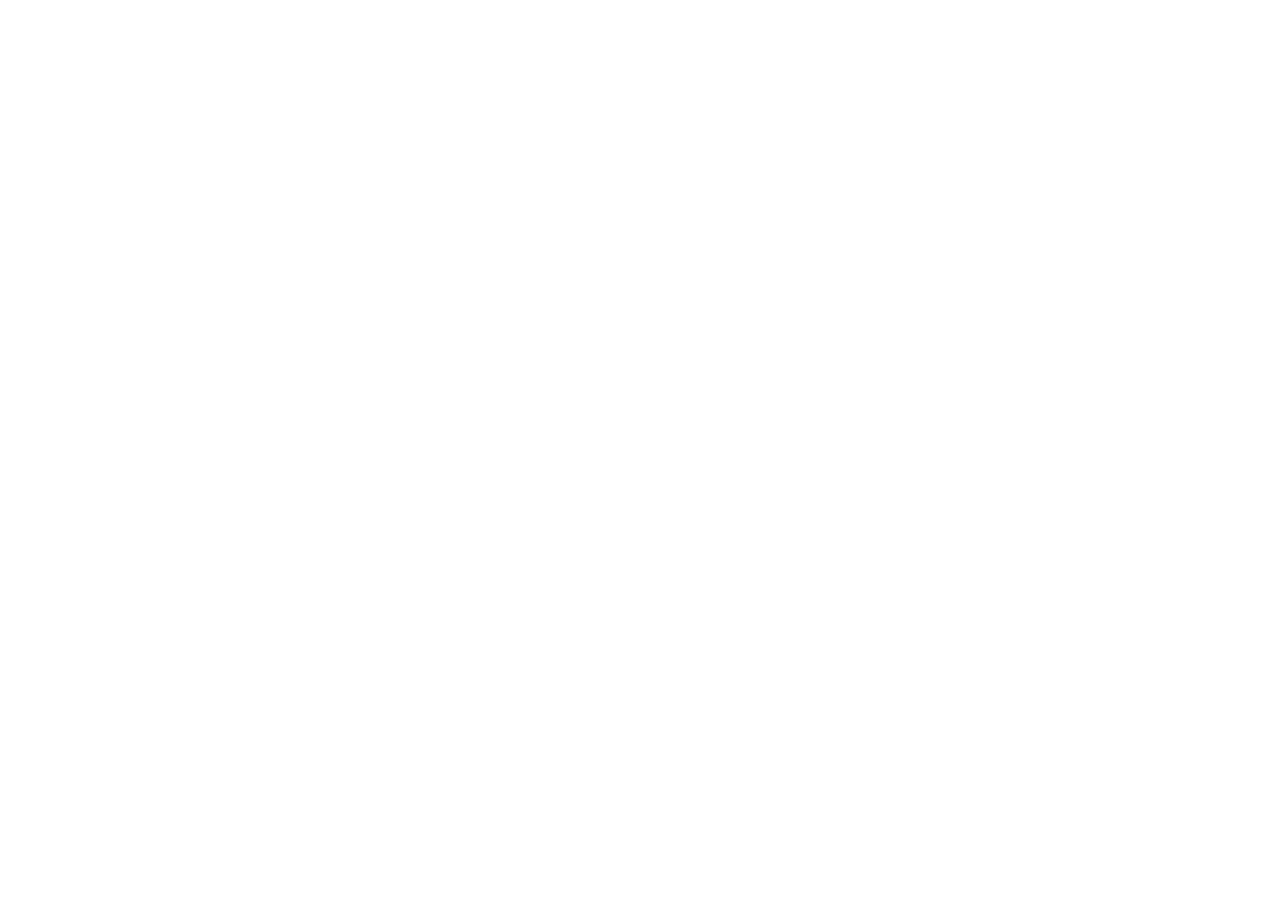
==== index.html @ a77d4996 "Organização inicial" ====
<!DOCTYPE html>
<html lang="pt-br">
<head>
    <meta charset="UTF-8">
    <meta http-equiv="X-UA-Compatible" content="IE=edge">
    <meta name="viewport" content="width=device-width, initial-scale=1.0">
    <title>Shop | On the rocks</title>

    <link rel="stylesheet" href="./css/reset.css">
    <link rel="stylesheet" href="./assets/css/styles.css">
</head>
<body>
    
    <script src="./assets/main.js"></script>
</body>
</html>
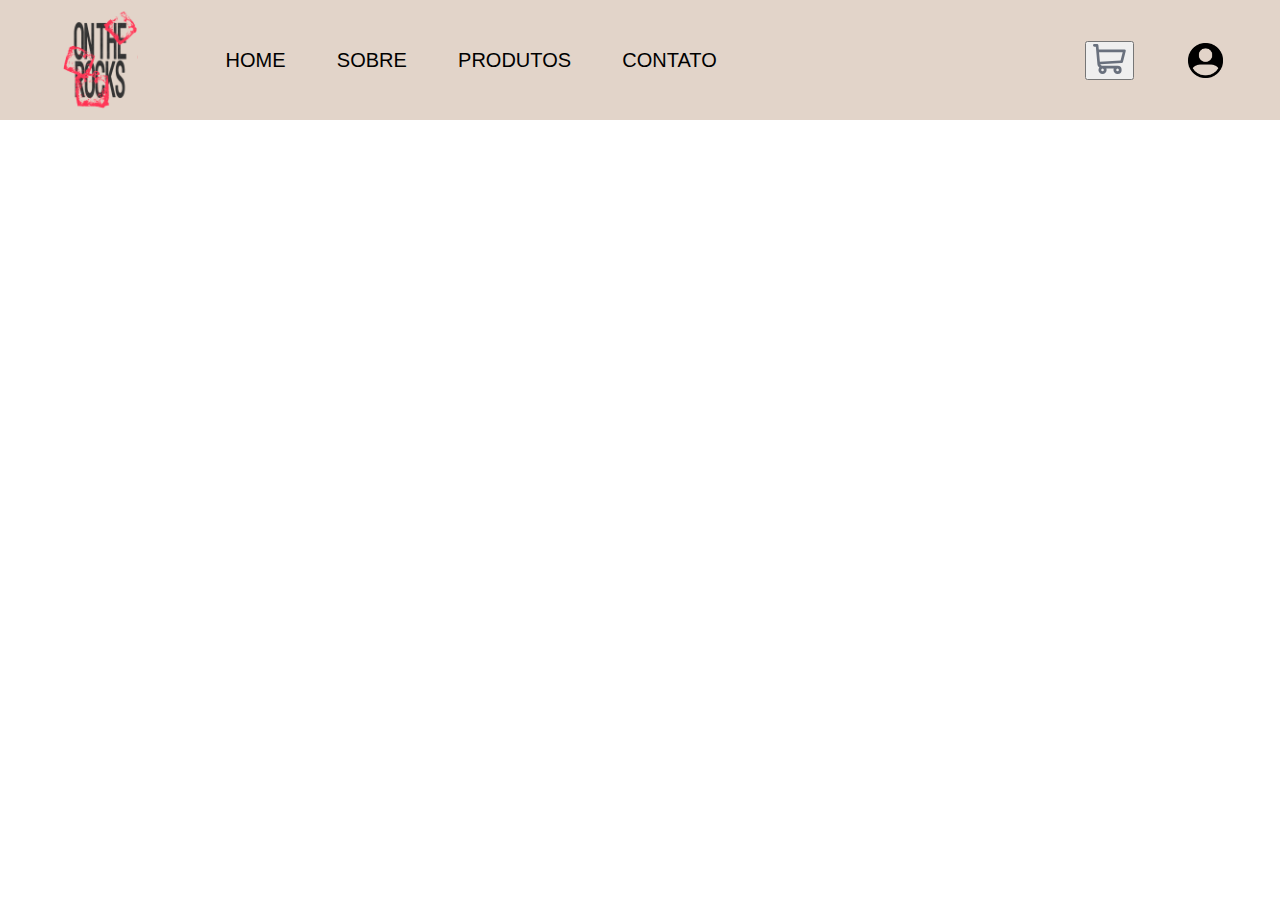
==== commit 1d49b530: "Criação e estilização do cabeçalho" ====
--- a/index.html
+++ b/index.html
@@ -4,12 +4,45 @@
     <meta charset="UTF-8">
     <meta http-equiv="X-UA-Compatible" content="IE=edge">
     <meta name="viewport" content="width=device-width, initial-scale=1.0">
-    <title>Shop | On the rocks</title>
+    <title>On the rocks | Produtos</title>
 
     <link rel="stylesheet" href="./css/reset.css">
-    <link rel="stylesheet" href="./assets/css/styles.css">
+    <link rel="stylesheet" href="./assets/css/header.css">
 </head>
 <body>
+    <header class="container">
+        <nav>
+            <div class="cabecalho">
+                <div class="cabecalho__esquerda">
+                    <img src="./assets/img/icon-menu.svg" alt="Menu" class="hidden">
+                    <img src="./assets/img/logo2.png" alt="Logo" class="cabecalho__esquerda-logo">
+                    <div></div>
+                    <ul class="cabecalho__esquerda-menu">
+                        <img src="./assets/img/icon-close.svg" alt="Fechar" class="hidden"></img>
+                        <li><a class="cabecalho__esquerda-menu-link" href="#">Home</a></li>
+                        <li><a class="cabecalho__esquerda-menu-link" href="#">Sobre</a></li>
+                        <li><a class="cabecalho__esquerda-menu-link" href="index.html">Produtos</a></li>
+                        <li><a class="cabecalho__esquerda-menu-link" href="#">Contato</a></li>
+                    </ul>
+                </div>
+                <div class="cabecalho__direita">
+                    <button>
+                        <span></span>
+                        <img src="./assets/img/icon-cart.svg" alt="Carrinho de compras" class="cabecalho__direita-carrinho">
+                    </button>
+                    <div class="invisible">
+                        <p></p>
+                        <div></div>
+                        <div>
+                            <p>O seu carrinho está vazio</p>
+                        </div>
+                    </div>
+                    <img src="./assets/img/avatar.png" alt="Avatar" class="avatar">
+                </div>
+            
+            </div>
+        </nav>
+    </header>
     
     <script src="./assets/main.js"></script>
 </body>
--- a/assets/css/header.css
+++ b/assets/css/header.css
@@ -0,0 +1,89 @@
+@import url(//db.onlinewebfonts.com/c/e0db35280138f3ae56600b987bf84aac?family=Fabrikat+Mono);
+
+:root {
+    --Bege: #e2d4c9;
+    --Rosa: #f23858;
+    --Azul: #74cffc;
+}
+
+* {
+    font-family: "Fabrikat Mono", sans-serif;
+    box-sizing: border-box;
+}
+
+body {
+    display: flex;
+    flex-direction: column;
+    align-items: center;
+    margin-top: 0;
+
+}
+
+.hidden {
+    display: none;
+}
+
+.invisible {
+    display: none;
+}
+
+.container {
+    display: flex;
+    height: 120px;
+    background-color: var(--Bege);
+    width: 100vw;
+}
+
+.cabecalho {
+    display: flex;
+    align-items: center;
+    justify-content: space-between;
+    width: 100vw;
+}
+
+.cabecalho__esquerda{
+    display: flex;
+    align-items: center;
+    justify-content: flex-start;
+    width: 65%;
+
+
+}
+.cabecalho__esquerda-logo {
+    height: 120px;
+    width: 120px;
+    margin-left: 40px;
+}
+
+.cabecalho__esquerda-menu {
+    list-style-type: none;
+    display: flex;
+    align-items: center;
+    justify-content: space-around;
+    width: 70%;
+    font-size: 20px;
+
+}
+.cabecalho__esquerda-menu-link {
+    text-decoration: none;
+    text-transform: uppercase;
+    color: inherit;
+}
+
+.cabecalho__direita {
+    display: flex;
+    align-items: center;
+    justify-content: space-around;
+    height: 100%;
+    width: 15%;
+    margin-right: 30px;
+    
+}
+
+.cabecalho__direita-carrinho {
+    height: 30px;
+
+}
+.avatar {
+    height: 35px;
+}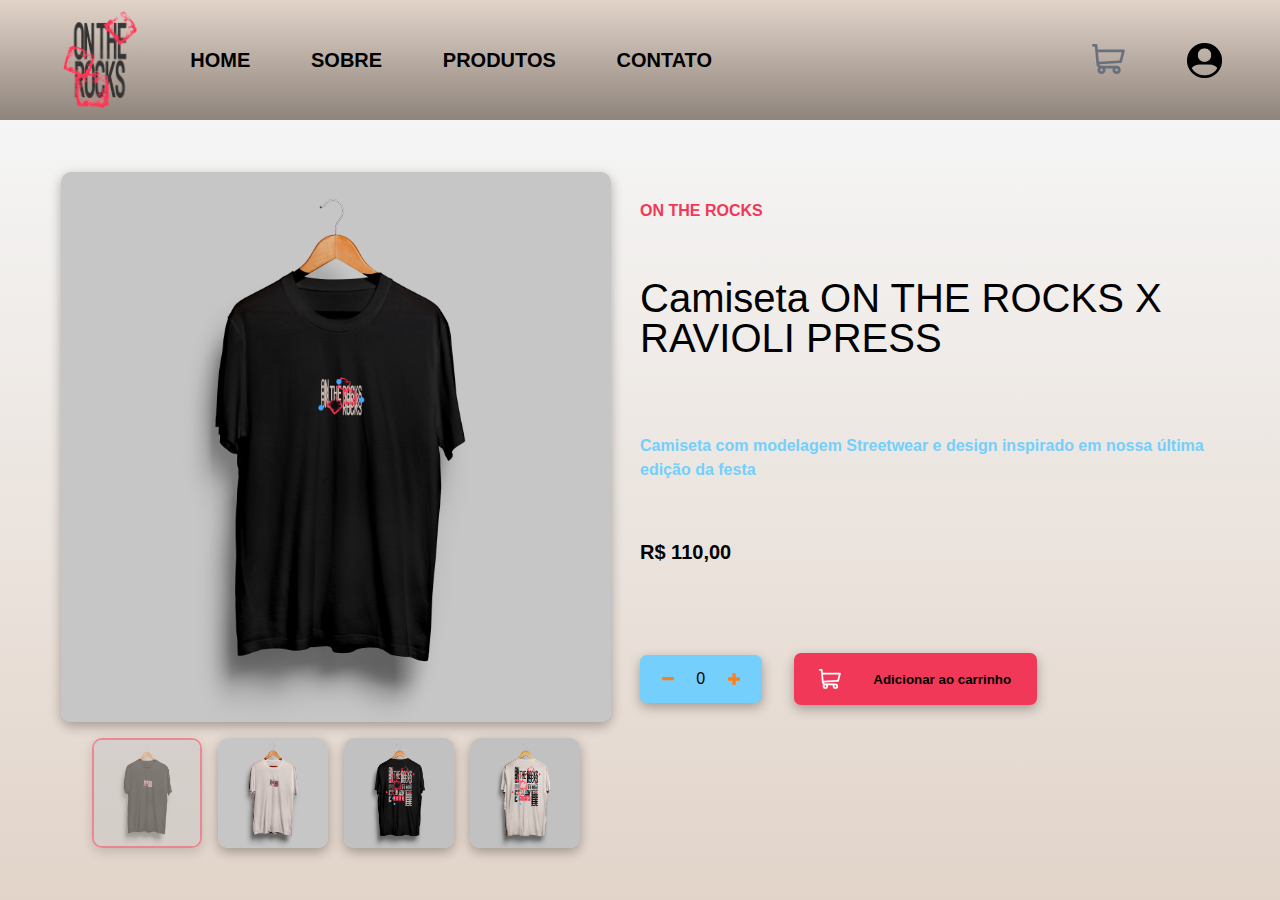
==== commit 1f412b8a: "Criação e estilização do main da página" ====
--- a/index.html
+++ b/index.html
@@ -6,7 +6,8 @@
     <meta name="viewport" content="width=device-width, initial-scale=1.0">
     <title>On the rocks | Produtos</title>
 
-    <link rel="stylesheet" href="./css/reset.css">
+    <link rel="stylesheet" href="./assets/css/reset.css">
+    <link rel="stylesheet" href="./assets/css/main.css">
     <link rel="stylesheet" href="./assets/css/header.css">
 </head>
 <body>
@@ -26,7 +27,7 @@
                     </ul>
                 </div>
                 <div class="cabecalho__direita">
-                    <button>
+                    <button class="cabecalho__direita-botao">
                         <span></span>
                         <img src="./assets/img/icon-cart.svg" alt="Carrinho de compras" class="cabecalho__direita-carrinho">
                     </button>
@@ -37,12 +38,52 @@
                             <p>O seu carrinho está vazio</p>
                         </div>
                     </div>
-                    <img src="./assets/img/avatar.png" alt="Avatar" class="avatar">
+                    <img src="./assets/img/avatar.png" alt="Avatar" class="avatar" onclick="mostraAlerta()">
                 </div>
             
             </div>
         </nav>
     </header>
+    <main>
+        <section class="imagens">
+            <img src="./assets/img/camiseta-1.jpg" alt="Camiseta" class="imagens__principal">
+            <div class="hidden">
+                <img src="./assets/img/camiseta-1.jpg" alt="Camiseta">
+                <button id="proxima"><img src="./assets/img/icon-next.svg" alt="Próxima"></button>
+                <button id="anterior"><img src="./assets/img/icon-previous.svg" alt="Anterior"></button>
+            </div>
+            <div class="imagens__preview">
+                <img src="./assets/img/camiseta-1.jpg" alt="Camiseta" class="imagens__secundaria selecionada">
+                <img src="./assets/img/camiseta-2.jpg" alt="Camiseta" class="imagens__secundaria">
+                <img src="./assets/img/camiseta-3.jpg" alt="Camiseta" class="imagens__secundaria">
+                <img src="./assets/img/camiseta-4.jpg" alt="Camiseta" class="imagens__secundaria">
+            </div>
+        </section>
+        <section class="conteudo">
+            <p class="conteudo__empresa">ON THE ROCKS</p>
+            <h1 class="conteudo__titulo">Camiseta ON THE ROCKS X RAVIOLI PRESS</h1>
+            <p class="conteudo__texto">Camiseta com modelagem Streetwear e design inspirado em nossa última edição da festa</p>
+        <div class="preco">
+            <p>R$ 110,00</p>
+       </div>
+        <div class="botoes">
+            <div class="botoes__quantidade">
+                <button>
+                    <img src="./assets/img/icon-minus.svg" alt="Menos">
+                </button>
+                <p>0</p>
+                <button>
+                    <img src="./assets/img/icon-plus.svg" alt="Mais">
+                </button>
+            </div>
+            <button class="botoes__adicionar">
+                <img src="./assets/img/icon-cart.svg" alt="Carrinho">
+                Adicionar ao carrinho
+            </button>
+
+        </div>
+        </section>
+    </main>
     
     <script src="./assets/main.js"></script>
 </body>
--- a/assets/css/main.css
+++ b/assets/css/main.css
@@ -0,0 +1,156 @@
+@import url(//db.onlinewebfonts.com/c/e0db35280138f3ae56600b987bf84aac?family=Fabrikat+Mono);
+
+:root {
+    --Bege: #e2d4c9;
+    --Rosa: #f23858;
+    --Azul: #74cffc;
+}
+
+* {
+    font-family: "Fabrikat Mono", sans-serif;
+    box-sizing: border-box;
+}
+
+main {
+    display: flex;
+    height: calc(100vh - 120px);
+    width: 100vw;
+    align-items: center;
+    justify-content: space-around;
+    margin-inline: 2rem;
+    background: linear-gradient(to bottom, #f5f5f5, var(--Bege))
+}
+
+.imagens{
+    width: 50%;
+    margin-left: 2rem;
+    display: flex;
+    flex-direction: column;
+    align-items: center;
+}
+
+.imagens__principal{
+    width: 550px;
+    height: 550px;
+    border-radius: 10px;
+    cursor: pointer;
+    box-shadow: rgba(0, 0, 0, 0.3) 0px 4px 12px;
+}
+
+.selecionada {
+    border: 2px solid var(--Rosa);
+    opacity: 50%;
+}
+
+.imagens__preview{
+    display: flex;
+    align-items: center;
+    justify-content: center;
+    gap: 1rem;
+    margin-top: 1rem;
+
+}
+
+.imagens__secundaria{
+    width: 110px;
+    height: 110px;
+    border-radius: 10px;
+    box-shadow: rgba(0, 0, 0, 0.3) 0px 4px 12px;
+}
+
+.imagens__secundaria:hover{
+    opacity: 60%;
+
+}
+
+.conteudo{
+    display: flex;
+    flex-direction: column;
+    justify-content: space-around;
+    width: 50%;
+    height: 70%;
+    margin-right: 2rem;
+    margin-bottom: 7rem;
+    
+}
+
+.conteudo__empresa {
+    color: var(--Rosa);
+    text-transform: uppercase;
+    font-weight: 700;
+    margin-bottom: 1rem;
+}
+
+.conteudo__titulo{
+    font-size: 2.5rem;
+    margin-bottom: 2rem;
+}
+
+.conteudo__texto{
+    color: var(--Azul);
+    line-height: 1.5;
+    margin-bottom: 1rem;
+    font-weight: 700;
+}
+
+.preco {
+    margin-bottom: 1rem;
+    font-weight: 700;
+    font-size: 20px;
+}
+
+.botoes {
+    display: flex;
+    align-items: center;
+    width: 100%;
+    margin-top: 2rem;
+    gap: 1rem;
+
+}
+
+.botoes__quantidade{
+    background-color: var(--Azul);
+    display: flex;
+    align-items: center;
+    padding: 1rem;
+    width: 20%;
+    border-radius: 7px;
+    justify-content: space-between;
+    box-shadow: rgba(0, 0, 0, 0.3) 0px 4px 12px;
+}
+
+.botoes__quantidade button {
+    background-color: transparent;
+    border: none;
+    display: flex;
+    align-items: center;
+    justify-content: center;
+    cursor: pointer;
+}
+
+.botoes__adicionar {
+    cursor: pointer;
+    width: 40%;
+    margin-left: 1rem;
+    background-color: var(--Rosa);
+    color: black;
+    font-weight: 700;
+    display: flex;
+    align-items: center;
+    justify-content: center;
+    gap: 2rem;
+    font-family: inherit;
+    border: none;
+    border-radius: 7px;
+    padding: 1rem;
+    box-shadow: rgba(149, 157, 165, 0.2) 0px 8px 24px;
+    box-shadow: rgba(0, 0, 0, 0.3) 0px 4px 12px;
+}
+
+.botoes__adicionar:hover{
+    opacity: 70%;
+}
+
+.botoes__adicionar img {
+    filter: brightness(5);
+}
--- a/assets/css/header.css
+++ b/assets/css/header.css
@@ -30,8 +30,9 @@
 .container {
     display: flex;
     height: 120px;
-    background-color: var(--Bege);
+    background: linear-gradient(to bottom, var(--Bege),#8f847c);
     width: 100vw;
+    box-shadow: 0 2px 2px rgba(0,0,0,0.2);
 }
 
 .cabecalho {
@@ -65,8 +66,10 @@
 
 }
 .cabecalho__esquerda-menu-link {
+    font-family: "Fabrikat Mono", sans-serif;
     text-decoration: none;
     text-transform: uppercase;
+    font-weight: 700;
     color: inherit;
 }
 
@@ -79,11 +82,21 @@
     margin-right: 30px;
     
 }
+.cabecalho__direita-botao{
+    background-color: transparent;
+    border: none;
+}
 
 .cabecalho__direita-carrinho {
     height: 30px;
+    
 
 }
 .avatar {
     height: 35px;
-}+}
+
+.avatar:hover {
+    opacity: 70%;
+    cursor: pointer;
+}
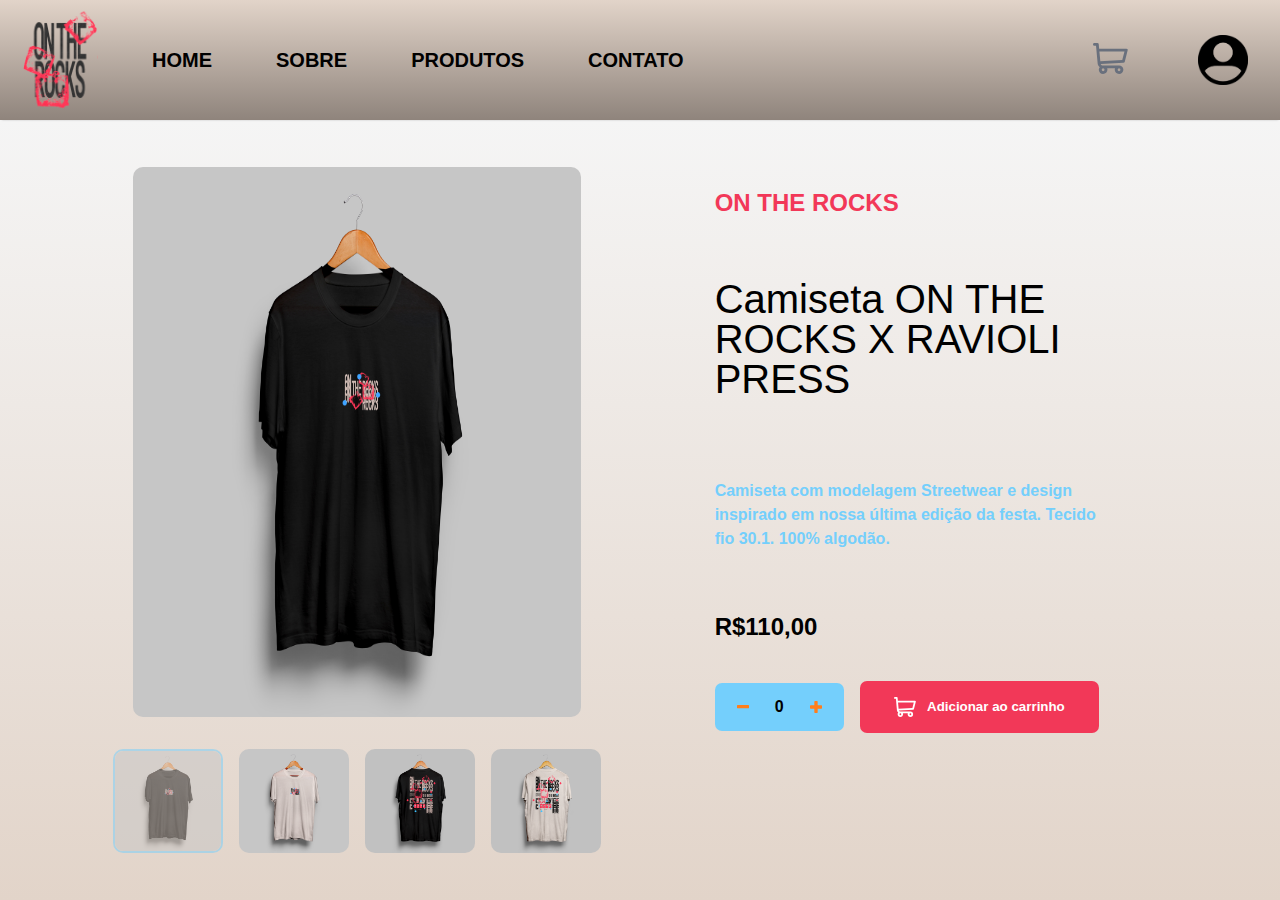
==== commit 37e5905c: "Finalização cabeçalho, main e JavaScript da página de produto" ====
--- a/index.html
+++ b/index.html
@@ -1,90 +1,146 @@
 <!DOCTYPE html>
 <html lang="pt-br">
-<head>
-    <meta charset="UTF-8">
-    <meta http-equiv="X-UA-Compatible" content="IE=edge">
-    <meta name="viewport" content="width=device-width, initial-scale=1.0">
-    <title>On the rocks | Produtos</title>
-
-    <link rel="stylesheet" href="./assets/css/reset.css">
-    <link rel="stylesheet" href="./assets/css/main.css">
-    <link rel="stylesheet" href="./assets/css/header.css">
-</head>
-<body>
-    <header class="container">
-        <nav>
-            <div class="cabecalho">
-                <div class="cabecalho__esquerda">
-                    <img src="./assets/img/icon-menu.svg" alt="Menu" class="hidden">
-                    <img src="./assets/img/logo2.png" alt="Logo" class="cabecalho__esquerda-logo">
-                    <div></div>
-                    <ul class="cabecalho__esquerda-menu">
-                        <img src="./assets/img/icon-close.svg" alt="Fechar" class="hidden"></img>
-                        <li><a class="cabecalho__esquerda-menu-link" href="#">Home</a></li>
-                        <li><a class="cabecalho__esquerda-menu-link" href="#">Sobre</a></li>
-                        <li><a class="cabecalho__esquerda-menu-link" href="index.html">Produtos</a></li>
-                        <li><a class="cabecalho__esquerda-menu-link" href="#">Contato</a></li>
-                    </ul>
+  <head>
+    <meta charset="UTF-8" />
+    <meta name="viewport" content="width=device-width, initial-scale=1.0" />
+   
+    <title>On the rocks - Produtos</title>
+    <link rel="stylesheet" href="./assets/css/reset.css"/>
+    <link rel="stylesheet" href="./assets/css/responsivo.css"/>
+    <link rel="stylesheet" href="./assets/css/estilos.css"/>
+    
+  </head>
+  <body>
+    <div class="container">
+      <!-- navbar -->
+      <nav>
+        <div class="nav_container">
+          <div class="nav_left-sec">
+            <img
+              src="./assets/img/icon-menu.svg"
+              id="menu-btn"
+              alt="menu"
+              class="hidden menu"
+            />
+            <img src="./assets/img/logo2.png" alt="logo" class="nav_logo" />
+            <div class="overlay"></div>
+            <ul class="nav_links">
+              <img
+                src="./assets/img/icon-close.svg"
+                alt="close"
+                class="close-btn hidden"
+              />
+              <li class="nav_link">Home</li>
+              <li class="nav_link">Sobre</li>
+              <li class="nav_link">Produtos</li>
+              <li class="nav_link">Contato</li>
+            </ul>
+          </div>
+          <div class="nav_right-sec">
+            <!-- Cart -->
+            <div class="cart-container">
+              <button class="cart-btn">
+                <span class="indicator"></span>
+                <img src="./assets/img/icon-cart.svg" alt="cart" class="cart" />
+              </button>
+              <div class="cart-wrp invisible">
+                <p class="cart-heading">Carrinho</p>
+                <div class="divider"></div>
+                <div class="cart-content empty">
+                  <p>O seu carrinho está vazio</p>
                 </div>
-                <div class="cabecalho__direita">
-                    <button class="cabecalho__direita-botao">
-                        <span></span>
-                        <img src="./assets/img/icon-cart.svg" alt="Carrinho de compras" class="cabecalho__direita-carrinho">
-                    </button>
-                    <div class="invisible">
-                        <p></p>
-                        <div></div>
-                        <div>
-                            <p>O seu carrinho está vazio</p>
-                        </div>
-                    </div>
-                    <img src="./assets/img/avatar.png" alt="Avatar" class="avatar" onclick="mostraAlerta()">
-                </div>
-            
+              </div>
             </div>
-        </nav>
-    </header>
-    <main>
-        <section class="imagens">
-            <img src="./assets/img/camiseta-1.jpg" alt="Camiseta" class="imagens__principal">
-            <div class="hidden">
-                <img src="./assets/img/camiseta-1.jpg" alt="Camiseta">
-                <button id="proxima"><img src="./assets/img/icon-next.svg" alt="Próxima"></button>
-                <button id="anterior"><img src="./assets/img/icon-previous.svg" alt="Anterior"></button>
+            <img src="./assets/img/avatar.png" alt="avatar" class="avatar" />
+          </div>
+        </div>
+      </nav>
+      <main>
+        <!-- thumbnails -->
+        <section class="thumbnails">
+          <img
+            src="./assets/img/camiseta-1.jpg"
+            alt="product"
+            class="main-thumbnail invisible-mob"
+          />
+          <div class="mobile-thumb hidden">
+            <img
+              src="./assets/img/camiseta-1.jpg"
+              class="thumb-mob"
+              alt="product"
+            />
+            <button id="next">
+              <img src="./assets/img/icon-next.svg" alt="next" />
+            </button>
+            <button id="previous">
+              <img src="./assets/img/icon-previous.svg" alt="previous" />
+            </button>
+          </div>
+          <div>
+            <div class="preview">
+              <img
+                class="selected"
+                src="./assets/img/camiseta-1.jpg"
+                alt=""
+              />
+              <img src="./assets/img/camiseta-2.jpg" alt="" />
+              <img src="./assets/img/camiseta-3.jpg" alt="" />
+              <img src="./assets/img/camiseta-4.jpg" alt="" />
             </div>
-            <div class="imagens__preview">
-                <img src="./assets/img/camiseta-1.jpg" alt="Camiseta" class="imagens__secundaria selecionada">
-                <img src="./assets/img/camiseta-2.jpg" alt="Camiseta" class="imagens__secundaria">
-                <img src="./assets/img/camiseta-3.jpg" alt="Camiseta" class="imagens__secundaria">
-                <img src="./assets/img/camiseta-4.jpg" alt="Camiseta" class="imagens__secundaria">
+          </div>
+        </section>
+        <!-- content -->
+        <section class="content">
+          <p class="company">ON THE ROCKS</p>
+          <h1 class="title">Camiseta ON THE ROCKS X RAVIOLI PRESS</h1>
+          <p class="info">
+            Camiseta com modelagem Streetwear e design inspirado em nossa última edição da festa.
+            Tecido fio 30.1.
+            100% algodão.
+          </p>
+          <div class="price">
+            <div class="new-price">
+              <p class="now">R$110,00</p>
+          </div>
+          <div class="buttons">
+            <div class="amount-btn">
+              <button id="minus">
+                <img src="./assets/img/icon-minus.svg" alt="minus" />
+              </button>
+              <p class="amount">0</p>
+              <button id="plus">
+                <img src="./assets/img/icon-plus.svg" alt="plus" />
+              </button>
             </div>
+            <button class="add_btn">
+              <img src="./assets/img/icon-cart.svg" alt="cart" />
+              Adicionar ao carrinho
+            </button>
+          </div>
         </section>
-        <section class="conteudo">
-            <p class="conteudo__empresa">ON THE ROCKS</p>
-            <h1 class="conteudo__titulo">Camiseta ON THE ROCKS X RAVIOLI PRESS</h1>
-            <p class="conteudo__texto">Camiseta com modelagem Streetwear e design inspirado em nossa última edição da festa</p>
-        <div class="preco">
-            <p>R$ 110,00</p>
-       </div>
-        <div class="botoes">
-            <div class="botoes__quantidade">
-                <button>
-                    <img src="./assets/img/icon-minus.svg" alt="Menos">
-                </button>
-                <p>0</p>
-                <button>
-                    <img src="./assets/img/icon-plus.svg" alt="Mais">
-                </button>
-            </div>
-            <button class="botoes__adicionar">
-                <img src="./assets/img/icon-cart.svg" alt="Carrinho">
-                Adicionar ao carrinho
-            </button>
-
+      </main>
+    </div>
+    <!-- Lightbox -->
+    <div class="lightbox invisible">
+      <div class="lightbox-container">
+        <button class="close-lightbox"><img src="./assets/img/icon-close.svg" alt="close"></button>
+        <img
+          src="./assets/img/camiseta-1.jpg"
+          alt="product"
+          class="main-thumbnail invisible-mob"
+        />
+        <div class="preview">
+          <img
+            class="selected"
+            src="./assets/img/camiseta-1.jpg"
+            alt=""
+          />
+          <img src="./assets/img/camiseta-2.jpg" alt="" />
+          <img src="./assets/img/camiseta-3.jpg" alt="" />
+          <img src="./assets/img/camiseta-4.jpg" alt="" />
         </div>
-        </section>
-    </main>
-    
-    <script src="./assets/main.js"></script>
-</body>
-</html>+      </div>
+    </div>
+    <script src="./js/main.js"></script>
+  </body>
+</html>
--- a/assets/css/responsivo.css
+++ b/assets/css/responsivo.css
@@ -0,0 +1,157 @@
+@media screen and (max-width: 700px) {
+    /* visibility actions */
+    .hidden {
+      display: flex;
+    }
+    .invisible-mob {
+      display: none;
+    }
+    /* default styles */
+    body {
+      position: relative;
+    }
+    /* Navbar styles */
+    .nav_container {
+      padding-inline: 1rem;
+    }
+    .nav_left-sec {
+      align-items: center;
+      gap: 1rem;
+    }
+    .menu {
+      cursor: pointer;
+    }
+    .close-btn {
+      cursor: pointer;
+    }
+    .overlay {
+      position: absolute;
+      z-index: 999;
+      top: 0;
+      bottom: 0;
+      left: 0;
+      right: 0;
+      background-color: var(--Black);
+      opacity: 75%;
+      display: none;
+    }
+    .nav_links {
+      position: absolute;
+      top: 0;
+      bottom: 0;
+      left: 0;
+      width: 60%;
+      z-index: 200;
+      gap: 2;
+      padding: 2rem;
+      align-items: flex-start;
+      margin: 0;
+      display: none;
+      flex-direction: column;
+      background-color: var(--White);
+    }
+    .nav_link:hover::after {
+      bottom: -15px;
+    }
+    .active {
+      display: flex;
+    }
+    .nav_link {
+      height: fit-content;
+      font-weight: 700;
+      color: var(--Black);
+    }
+    .nav_right-sec {
+      gap: 1.5rem;
+    }
+    .avatar {
+      width: 30px;
+    }
+    /* Main section */
+    main {
+      flex-direction: column;
+      align-items: center;
+      margin-inline: 0;
+      height: 100%;
+      margin-bottom: 4rem;
+    }
+    .thumbnails {
+      height: 40%;
+    }
+    .content {
+      margin: 2rem;
+      height: 50%;
+    }
+    .preview {
+      display: none;
+    }
+    .mobile-thumb {
+      position: relative;
+      display: flex;
+      overflow-x: hidden;
+      min-width: 95vw;
+      margin-top: -0.5rem;
+      z-index: 1;
+    }
+    .mobile-thumb img {
+      object-fit: cover;
+      width: 100%;
+      z-index: 1;
+    }
+    .title {
+      font-size: 2.2rem;
+    }
+    .price {
+      flex-direction: row;
+      align-items: center;
+      justify-content: space-between;
+    }
+    .buttons {
+      flex-direction: column;
+      align-items: center;
+      gap: 1rem;
+    }
+    .amount-btn {
+      width: 100%;
+    }
+    .add_btn {
+      width: 100%;
+      margin-left: 0;
+    }
+    #next {
+      position: absolute;
+      right: 10%;
+      top: 50%;
+      border: none;
+      background-color: var(--White);
+      width: 50px;
+      height: 50px;
+      display: flex;
+      align-items: center;
+      justify-content: center;
+      border-radius: 50%;
+      text-align: center;
+      cursor: pointer;
+      z-index: 10;
+    }
+    #previous {
+      position: absolute;
+      left: 10%;
+      top: 50%;
+      border: none;
+      background-color: var(--White);
+      width: 50px;
+      height: 50px;
+      display: flex;
+      align-items: center;
+      justify-content: center;
+      border-radius: 50%;
+      text-align: center;
+      cursor: pointer;
+      z-index: 10;
+    }
+    #previous img,
+    #next img {
+      width: 15px;
+    }
+  }--- a/assets/css/estilos.css
+++ b/assets/css/estilos.css
@@ -0,0 +1,395 @@
+@import url(//db.onlinewebfonts.com/c/e0db35280138f3ae56600b987bf84aac?family=Fabrikat+Mono);
+
+:root {
+    --Bege: #e2d4c9;
+    --Rosa: #f23858;
+    --Azul: #74cffc;
+}
+
+* {
+    font-family: "Fabrikat Mono", sans-serif;
+    box-sizing: border-box;
+}
+img {
+  max-width: 100%;
+}
+body {
+  font-family: "Fabrikat Mono", sans-serif;
+  display: flex;
+  flex-direction: column;
+  align-items: center;
+  width: 100vw;
+  height: 100vh;
+}
+.container {
+  height: 120px;
+  background: linear-gradient(to bottom, var(--Bege),#8f847c);
+  width: 100vw;
+  box-shadow: 0 2px 2px rgba(0,0,0,0.2);
+  margin-top: 0;
+}
+
+
+
+/* visibility actions */
+.hidden {
+  display: none;
+}
+.invisible {
+  display: none !important;
+}
+/* Navbar styles */
+nav {
+ 
+  display: flex;
+  align-items: center;
+  justify-content: space-between;
+  width: 100vw;
+  
+}
+.nav_logo {
+  height: 120px;
+  
+}
+.nav_container {
+  display: flex;
+  width: 100%;
+  height: 120px;
+  justify-content: space-between;
+  box-shadow: 0 2px 2px -2px rgba(0, 0, 0, 0.2);
+  
+}
+.nav_left-sec {
+  display: flex;
+  align-items: center;
+}
+.nav_links {
+  margin-left: 2rem;
+  list-style: none;
+  display: flex;
+  align-items: center;
+  gap: 4rem;
+  color: black;
+  font-weight: 700;
+  text-transform: uppercase;
+  font-size: 20px;
+  
+}
+.nav_link {
+  cursor: pointer;
+  height: 100%;
+  position: relative;
+}
+.nav_link:hover {
+  color: var(--Black);
+}
+.nav_link:hover::after {
+  content: "";
+  position: absolute;
+  bottom: -35px;
+  border-radius: 10px;
+  display: block;
+  background-color: var(--Rosa);
+  width: 100%;
+  height: 5px;
+}
+.nav_right-sec {
+  display: flex;
+  align-items: center;
+  gap: 2rem;
+}
+.avatar,
+.cart {
+  cursor: pointer;
+  width: 35px;
+  margin-right: 2rem;
+}
+.avatar {
+  width: 50px;
+}
+.avatar:hover {
+  outline: 2px solid var(--Rosa);
+  border-radius: 50%;
+}
+.cart:hover {
+  filter: brightness(0%);
+}
+.cart-btn {
+  background-color: transparent;
+  border: none;
+}
+.indicator {
+  background-color: var(--Azul);
+  padding: 0.2rem 0.5rem;
+  border-radius: 50%;
+  color: var(--White);
+  position: absolute;
+  top: -15px;
+  right: 5px;
+}
+
+/* Cart styles */
+.cart-container {
+  position: relative;
+}
+.cart-wrp {
+  position: absolute;
+  left: -260px;
+  top: 75px;
+  z-index: 999;
+  width: 350px;
+  height: 250px;
+  background-color: var(--Bege);
+  box-shadow: 0px 0px 15px 0px #000000;
+  border-radius: 10px;
+}
+.cart-heading {
+  font-size: 1.1rem;
+  font-weight: 700;
+  padding: 1rem;
+}
+.divider {
+  width: 100%;
+  height: 1px;
+  background-color: rgba(128, 128, 128, 0.616);
+}
+.empty {
+  display: flex;
+  align-items: center;
+  justify-content: center;
+}
+.cart-content {
+  height: 200px;
+}
+.product {
+  display: flex;
+  flex-direction: column;
+  padding: 1rem;
+  height: 100%;
+  justify-content: space-around;
+}
+.cart-content .product div {
+  display: flex;
+  align-items: center;
+  justify-content: space-between;
+}
+.product-title {
+  color: var(--Rosa);
+}
+.product-info {
+  gap: 1rem;
+  display: flex;
+  flex-direction: column;
+  text-align: start;
+}
+.product-info p:last-child {
+  margin-right: auto;
+  color: var(--Azul);
+}
+.product-info b {
+  color: var(--Azul);
+}
+.cart-content img {
+  width: 60px;
+  border-radius: 6px;
+}
+.delete-btn {
+  background-color: transparent;
+  border: none;
+  width: 35px;
+  cursor: pointer;
+  
+}
+.checkout-btn {
+  background-color: var(--Rosa);
+  border-radius: 8px;
+  border: none;
+  color: white;
+  font-weight: 700;
+  font-size: 1.1rem;
+  font-family: inherit;
+  padding: 1rem;
+  cursor: pointer;
+}
+/* Main section */
+main {
+  margin-top: 0;
+  display: flex;
+  height: calc(100vh - 120px);
+  width: 100%;
+  align-items: center;
+  justify-content: space-evenly;
+  background: linear-gradient(to bottom, #f5f5f5, var(--Bege))
+}
+
+.thumbnails {
+  display: flex;
+  flex-direction: column;
+  align-items: center;
+  justify-content: center;
+  width: 35%;
+}
+.main-thumbnail {
+  width: 550px;
+  height: 550px;
+  border-radius: 10px;
+  cursor: pointer;
+}
+.preview {
+  display: flex;
+  gap: 1rem;
+  margin-top: 2rem;
+}
+.preview img {
+  width: 110px;
+  border-radius: 10px;
+  cursor: pointer;
+}
+.preview img:hover {
+  opacity: 60%;
+}
+
+.selected {
+  border: 2px solid var(--Azul);
+  opacity: 50%;
+}
+.content {
+  display: flex;
+  flex-direction: column;
+  justify-content: space-evenly;
+  width: 30%;
+  gap: 3rem;
+  margin-bottom: 5rem;
+  margin-right: 3rem;
+
+}
+.company {
+  color: var(--Rosa);
+  text-transform: uppercase;
+  font-weight: 700;
+  margin-bottom: 1rem;
+  font-size: 1.5rem;
+}
+.title {
+  font-size: 2.5rem;
+  margin-bottom: 2rem;
+}
+.info {
+  color: var(--Azul);
+  line-height: 1.5;
+  margin-bottom: 1rem;
+  font-weight: 700;
+}
+.price {
+  display: flex;
+  flex-direction: column;
+  gap: 0.6rem;
+  margin-bottom: 1rem;
+}
+.new-price {
+  display: flex;
+  align-items: center;
+}
+.new-price p {
+  font-size: 1.5rem;
+  font-weight: 700;
+}
+.new-price span {
+  margin-left: 1rem;
+  background-color: var(--Pale-orange);
+  padding: 0.3rem;
+  border-radius: 6px;
+  color: var(--Orange);
+  font-weight: 700;
+}
+
+.buttons {
+  display: flex;
+  align-items: center;
+  width: 100%;
+  margin-top: 2rem;
+}
+.amount-btn {
+  background-color: var(--Azul);
+  display: flex;
+  align-items: center;
+  padding: 1rem;
+  width: 35%;
+  border-radius: 7px;
+  justify-content: space-between;
+}
+.amount-btn button {
+  background-color: transparent;
+  border: none;
+  display: flex;
+  align-items: center;
+  justify-content: center;
+  cursor: pointer;
+}
+.amount {
+  font-weight: 700;
+}
+.add_btn {
+  cursor: pointer;
+  width: 65%;
+  margin-left: 1rem;
+  background-color: var(--Rosa);
+  color: white;
+  font-weight: 700;
+  display: flex;
+  align-items: center;
+  justify-content: center;
+  gap: 0.7rem;
+  font-family: inherit;
+  border: none;
+  border-radius: 7px;
+  padding: 1rem;
+}
+.add_btn:hover {
+  opacity: 70%;
+}
+.add_btn img {
+  filter: brightness(5);
+}
+/* Lightbox styles */
+.lightbox {
+  position: absolute;
+  top: 0;
+  bottom: 0;
+  left: 0;
+  right: 0;
+  background-color: rgba(0, 0, 0, 0.75);
+  display: flex;
+  align-items: center;
+  flex-direction: column;
+  justify-content: center;
+}
+.lightbox-container {
+  position: relative;
+}
+.close-lightbox {
+  position: absolute;
+  top: 5px;
+  right: 5px;
+  color: black;
+  background-color: transparent;
+  border: none;
+  cursor: pointer;
+}
+.close-lightbox:hover img {
+  filter: sepia(100%) hue-rotate(-50deg) saturate(600%) contrast(1);
+}
+.close-lightbox img {
+  width: 20px;
+  height: 20px;
+}
+.lightbox .main-thumbnail {
+  width: 770px;
+  height: 770px;
+}
+.preview {
+  display: flex;
+  justify-content: center;
+}
+
+
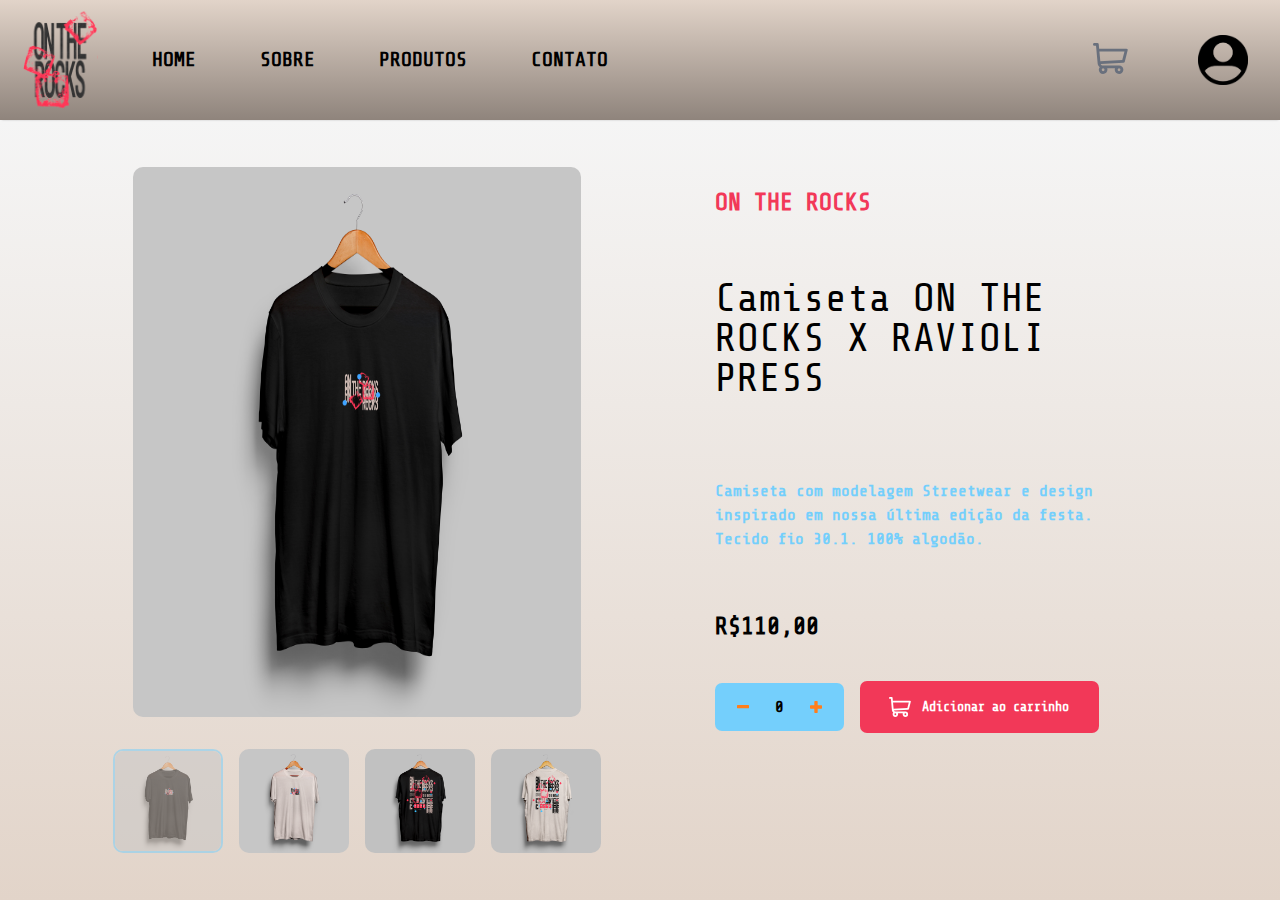
==== commit d659e7d9: "Início do responsivo" ====
--- a/index.html
+++ b/index.html
@@ -4,10 +4,10 @@
     <meta charset="UTF-8" />
     <meta name="viewport" content="width=device-width, initial-scale=1.0" />
    
-    <title>On the rocks - Produtos</title>
+    <title>On the rocks | Produtos</title>
     <link rel="stylesheet" href="./assets/css/reset.css"/>
+    <link rel="stylesheet" href="./assets/css/estilos.css"/>
     <link rel="stylesheet" href="./assets/css/responsivo.css"/>
-    <link rel="stylesheet" href="./assets/css/estilos.css"/>
     
   </head>
   <body>
@@ -48,6 +48,10 @@
                 <div class="divider"></div>
                 <div class="cart-content empty">
                   <p>O seu carrinho está vazio</p>
+                  
+                </div>
+                <div >
+                  <input type="submit" class="checkout-btn" id="checkout" value="Finalizar compra"></input>
                 </div>
               </div>
             </div>
--- a/assets/css/estilos.css
+++ b/assets/css/estilos.css
@@ -1,20 +1,22 @@
-@import url(//db.onlinewebfonts.com/c/e0db35280138f3ae56600b987bf84aac?family=Fabrikat+Mono);
+@import url('https://fonts.googleapis.com/css2?family=Share+Tech+Mono&display=swap');
+
 
 :root {
-    --Bege: #e2d4c9;
-    --Rosa: #f23858;
-    --Azul: #74cffc;
+  --Bege: #e2d4c9;
+  --Rosa: #f23858;
+  --Azul: #74cffc;
 }
 
 * {
-    font-family: "Fabrikat Mono", sans-serif;
-    box-sizing: border-box;
-}
+  font-family: 'Share Tech Mono', monospace;
+   box-sizing: border-box;
+}
+
 img {
   max-width: 100%;
 }
 body {
-  font-family: "Fabrikat Mono", sans-serif;
+  font-family: 'Share Tech Mono', monospace;
   display: flex;
   flex-direction: column;
   align-items: center;
@@ -28,8 +30,6 @@
   box-shadow: 0 2px 2px rgba(0,0,0,0.2);
   margin-top: 0;
 }
-
-
 
 /* visibility actions */
 .hidden {
@@ -189,6 +189,7 @@
 .product-info b {
   color: var(--Azul);
 }
+
 .cart-content img {
   width: 60px;
   border-radius: 6px;
@@ -201,6 +202,8 @@
   
 }
 .checkout-btn {
+  margin-top: 3px;
+  margin-left: 75px;
   background-color: var(--Rosa);
   border-radius: 8px;
   border: none;
--- a/assets/css/responsivo.css
+++ b/assets/css/responsivo.css
@@ -1,4 +1,5 @@
 @media screen and (max-width: 700px) {
+    
     /* visibility actions */
     .hidden {
       display: flex;
@@ -9,8 +10,14 @@
     /* default styles */
     body {
       position: relative;
+      height: 100vh;
     }
+    
     /* Navbar styles */
+    .container{
+      height: 120px;
+    }
+
     .nav_container {
       padding-inline: 1rem;
     }
@@ -21,9 +28,7 @@
     .menu {
       cursor: pointer;
     }
-    .close-btn {
-      cursor: pointer;
-    }
+    
     .overlay {
       position: absolute;
       z-index: 999;
@@ -46,9 +51,14 @@
       padding: 2rem;
       align-items: flex-start;
       margin: 0;
+      margin-top: 4rem;
       display: none;
       flex-direction: column;
       background-color: var(--White);
+    }
+
+    .close-btn {
+      top: -20px
     }
     .nav_link:hover::after {
       bottom: -15px;
@@ -57,12 +67,18 @@
       display: flex;
     }
     .nav_link {
-      height: fit-content;
+      margin: 0;
+      height: 5px;
       font-weight: 700;
+      left: -20px;
       color: var(--Black);
     }
     .nav_right-sec {
       gap: 1.5rem;
+    }
+    .cart-wrp {
+      position: absolute;
+      left: -180px;
     }
     .avatar {
       width: 30px;
@@ -72,15 +88,23 @@
       flex-direction: column;
       align-items: center;
       margin-inline: 0;
-      height: 100%;
+      height: calc(100vh - 120px);
+      width: 100%;
       margin-bottom: 4rem;
     }
     .thumbnails {
+      margin-top: 2rem;
       height: 40%;
     }
     .content {
-      margin: 2rem;
+      
       height: 50%;
+      display: flex;
+      width: 85%;
+      gap: 0;
+      margin:0;
+      align-items: center;
+      justify-content: center;
     }
     .preview {
       display: none;
@@ -98,17 +122,29 @@
       width: 100%;
       z-index: 1;
     }
+
+    .company {
+      display: none;
+    }
     .title {
-      font-size: 2.2rem;
+      font-size: 1.5rem;
+      margin-bottom: 1rem;
+      width: 100%;
+      align-content: center;
+      width: 100%;
     }
     .price {
-      flex-direction: row;
+      margin: 0;
+      font-weight: 1.3rem;
       align-items: center;
       justify-content: space-between;
     }
     .buttons {
+      margin-top: 1rem;
+      margin-bottom: 0;
       flex-direction: column;
       align-items: center;
+      justify-content: center;
       gap: 1rem;
     }
     .amount-btn {
